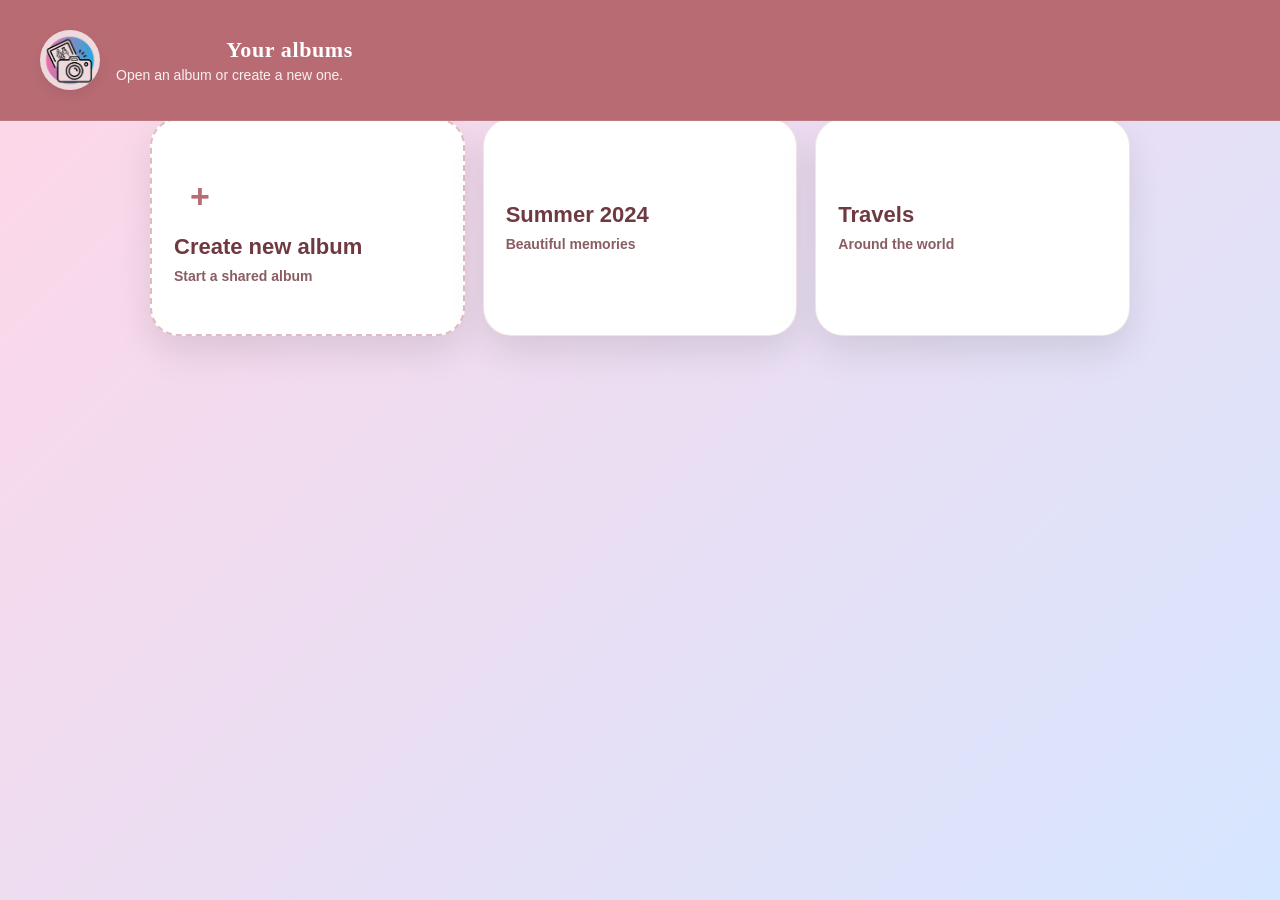
==== index.html @ bc75314f "html transition" ====
<!DOCTYPE html>
<html>
<head>
    <meta charset="utf-8">
    <meta name="viewport" content="width=device-width, initial-scale=1.0">
    <title>Albums - My ALEbum</title>
    <link rel="stylesheet" href="static/styles.css">
</head>
<body class="page-library">

    <header class="site-header site-header-library">
        <div class="header-inner header-library">
            <div class="header-branding">
                <div class="logo-box">
                    <img src="static/img/logo.png" class="site-logo" alt="My ALEbum Logo">
                </div>
                <div class="header-copy">
                    <h1 class="site-title site-title-library">Your albums</h1>
                    <p class="site-subtitle">Open an album or create a new one.</p>
                </div>
            </div>
        </div>
    </header>

    <main class="site-main albums-dashboard">
        <section class="albums-grid">
            <a class="album-tile create-tile" href="create-album.html">
                <span class="album-plus">+</span>
                <span class="album-tile-title">Create new album</span>
                <span class="album-tile-text">Start a shared album</span>
            </a>

            <a class="album-tile" href="album-1.html">
                <span class="album-tile-title">Summer 2024</span>
                <span class="album-tile-text">Beautiful memories</span>
            </a>

            <a class="album-tile" href="album-2.html">
                <span class="album-tile-title">Travels</span>
                <span class="album-tile-text">Around the world</span>
            </a>
        </section>
    </main>

</body>
</html>
---- static/styles.css ----
body {
    margin: 0;
    font-family: -apple-system, BlinkMacSystemFont, "Segoe UI", Roboto, "Helvetica Neue", Arial, sans-serif;

    /* jemný pastel background */
    background: linear-gradient(135deg, #ffd6e7, #d6e6ff);
    min-height: 100vh;
    display: block;
}

body.page-auth {
    height: 100vh;
    display: flex;
    justify-content: center;
    align-items: center;
}

body.page-library,
body.page-public {
    min-height: 100vh;
    display: block;
}

/* Headings use a Serif font for a classic look */
h1, h2, h3, h4, h5, h6 {
    font-family: Georgia, "Times New Roman", Times, serif;
}

/* BUBBLE CARD */
.auth-container {
    width: 360px;
    padding: 36px;
    background: rgba(255, 255, 255, 0.28);
    backdrop-filter: blur(12px);

    border-radius: 40px;

    box-shadow: 0 24px 60px rgba(0, 0, 0, 0.18);

    text-align: center;

    border: 1px solid rgba(255, 255, 255, 0.45);

    position: relative;
    overflow: hidden;
}

.auth-container::before {
    content: "";
    position: absolute;
    top: -30px;
    right: -30px;
    width: 180px;
    height: 180px;
    background: rgba(255, 255, 255, 0.08);
    border-radius: 50%;
    filter: blur(24px);
    pointer-events: none;
}

.auth-container::after {
    content: "";
    position: absolute;
    bottom: -40px;
    left: -40px;
    width: 120px;
    height: 120px;
    background: rgba(255, 255, 255, 0.06);
    border-radius: 50%;
    filter: blur(20px);
    pointer-events: none;
}

/* HEADER */
.auth-header h1 {
    margin: 0;
    font-size: 26px;
    color: #333;
}

/* FORM */
.auth-main {
    margin-top: 20px;
}

.auth-main form {
    display: flex;
    flex-direction: column;
}

/* LABEL TEXT (E-mail / Password) */
.auth-main form {
    text-align: left;
    font-size: 14px;
    color: #444;
}

/* INPUTS */
input {
    margin-top: 5px;
    margin-bottom: 15px;

    padding: 12px;

    border-radius: 15px;
    border: 1px solid rgba(0,0,0,0.1);

    outline: none;

    background: rgba(255,255,255,0.7);
}

/* INPUT FOCUS */
input:focus {
    border: 1px solid #ff7aa2;
    box-shadow: 0 0 10px rgba(255, 122, 162, 0.3);
}

/* BUTTON */
button {
    padding: 12px;
    border: none;

    border-radius: 15px;

    background: #ff7aa2;
    color: white;

    font-weight: bold;
    cursor: pointer;

    transition: 0.2s;

    box-shadow: 0 8px 20px rgba(255, 122, 162, 0.3);
}

button:hover {
    background: #ff4f86;
    transform: scale(1.03);
}

/* LINK */
a {
    color: #ff7aa2;
    text-decoration: none;
    font-weight: bold;
}

a:hover {
    color: #ff4f86;
}

/* SITE HEADER */
.site-header {
    position: absolute;
    top: 0;
    left: 0;
    right: 0;
    height: 72px;
    display: flex;
    justify-content: center;
    pointer-events: none;
    background: transparent;
    border-bottom: none;
    z-index: 1000;
}

.site-header.site-header-library {
    height: 120px;
    background: #b86b73;
    border-bottom: 1px solid rgba(255,255,255,0.08);
}
.logo-box {
    /* match circle diameter to fit inside header (<= header height) */
    width: 60px;
    height: 60px;
    display: flex;
    align-items: center;
    justify-content: center;
    background: #EEDADC; /* pale pink circle */
    border-radius: 50%;
    padding: 0;
    box-shadow: 0 6px 14px rgba(0,0,0,0.06);
    overflow: hidden;
    justify-self: start;
}
.site-logo {
    height: 56px;
    margin-left: -1px; 
    margin-top: 1px; 
    width: auto;
    border-radius: 6px;
    display: block;
}
.site-header .header-inner {
    width: 100%;
    max-width: 1200px;
    margin: 0 auto;
    padding: 0 6px; /* tighter padding so items sit closer to edges */
    display: grid;
    grid-template-columns: auto 1fr auto;
    align-items: center;
    gap: 12px;
    pointer-events: auto;
}

.site-header .header-inner.header-logo-only {
    grid-template-columns: auto;
    justify-content: start;
}

.site-header .header-inner.header-library {
    grid-template-columns: 1fr auto;
    align-items: center;
}

.header-branding {
    display: flex;
    align-items: center;
    gap: 16px;
}

.header-copy {
    display: flex;
    flex-direction: column;
    gap: 4px;
}

.site-title-library {
    transform: none;
    text-align: left;
    font-size: 32px;
}

.site-subtitle {
    margin: 0;
    color: rgba(255,255,255,0.9);
    font-size: 14px;
}
.site-title {
    margin: 0;
    font-size: 22px;
    color: #fff;
    justify-self: center;
    text-align: center;
    letter-spacing: 0.6px;
    transform: translateX(60px); /* nudge slightly to the right to appear visually centered */
}
.site-nav {
    justify-self: end;
    display: flex;
    align-items: center;
    margin-right: 0; /* ensure nav sits at the right padding edge */
}
.site-nav .welcome {
    color: rgba(255,255,255,0.95);
    margin-right: 12px;
    font-weight: 600;
}
.nav-btn {
    display: inline-block;
    padding: 8px 14px;
    border-radius: 20px;
    background: rgba(255,255,255,0.12);
    color: #fff;
    border: 1px solid rgba(255,255,255,0.18);
    text-decoration: none;
    font-weight: 700;
    margin-left: 8px;
}
.nav-btn:hover {
    background: #CA9096;
    color: #fff;
}
.nav-btn.secondary {
    background: #fff;
    color: #b86b73;
    border: 1px solid rgba(0,0,0,0.06);
}
.nav-btn, .nav-btn.secondary {
    transition: background 160ms ease, color 160ms ease, transform 160ms ease;
}
.nav-btn.secondary:hover {
    background: #CA9096;
    color: #fff;
    border-color: #CA9096;
}

/* HERO */
.site-main {
    width: 100%;
    display: flex;
    flex-direction: column;
    align-items: center;
    padding-top: 100px;
}
.hero .hero-card {
    max-width: 760px;
    background: rgba(255,255,255,0.18);
    border-radius: 20px;
    padding: 28px;
    text-align: center;
    box-shadow: 0 16px 40px rgba(0,0,0,0.12);
    border: 1px solid rgba(255,255,255,0.35);
}

.hero-image {
    /* Full-width hero background pinned under header and above footer */
    position: fixed;
    left: 0;
    top: 72px; /* place right under header */
    width: 100vw; /* span full viewport width */
    height: calc(100vh - 72px - 48px);
    display: block;
    margin: 0;
    border-radius: 0;
    box-shadow: none;
    border: none;
    object-fit: cover;
    z-index: 40; /* behind the About card */
}

/* Make main content avoid the fixed image */
.site-main {
    width: 100%;
    display: flex;
    flex-direction: column;
    align-items: center;
    padding-top: 100px;
    margin-left: 0; /* no left margin when hero spans full width */
}

/* Responsive fallback: on small screens show image normally and remove left margin */
@media (max-width: 900px) {
    .hero-image {
        position: static;
        width: calc(100% - 40px);
        max-width: none;
        min-width: 0;
        margin: 6px auto 22px;
        border-radius: 18px;
        box-shadow: 0 18px 50px rgba(0,0,0,0.14);
        border: 1px solid rgba(255,255,255,0.28);
    }

    .site-main {
        margin-left: 0;
        padding-top: 120px;
    }
}
.about {
    margin-top: 28px;
    max-width: 760px;
    text-align: center;
    color: #444;
}
.home-card {
    max-width: 720px;
    background: #da2537;
    border-radius: 20px;
    padding: 28px;
    text-align: center;
    box-shadow: 0 16px 40px rgba(0,0,0,0.12);
    border: 1px solid rgba(255,255,255,0.35);
}
.cta {
    display: inline-block;
    margin: 8px 12px;
    padding: 10px 18px;
    background: #ff7aa2;
    color: #fff;
    border-radius: 12px;
    text-decoration: none;
    font-weight: 700;
}
.cta {
    transition: background 160ms ease, color 160ms ease, transform 160ms ease;
}
.cta.secondary {
    background: #fff;
    color: #ff7aa2;
    border: 1px solid rgba(255,122,162,0.12);
}
.cta:hover {
    background: #CA9096;
    color: #fff;
}
.cta.secondary:hover {
    background: #CA9096;
    color: #fff;
    border-color: #CA9096;
}

/* ALBUM + UPLOAD PAGES */
.album-page,
.upload-page {
    min-height: 100vh;
    padding: 120px 24px 64px;
    box-sizing: border-box;
}

.album-hero,
.upload-card {
    width: min(980px, 100%);
    background: rgba(255, 255, 255, 0.26);
    backdrop-filter: blur(12px);
    border: 1px solid rgba(255, 255, 255, 0.32);
    border-radius: 28px;
    box-shadow: 0 18px 50px rgba(0, 0, 0, 0.12);
}

.album-hero {
    display: flex;
    align-items: center;
    justify-content: space-between;
    gap: 20px;
    padding: 24px 28px;
    margin-bottom: 22px;
}

.album-hero h2,
.upload-card h2 {
    margin: 0 0 8px;
    color: #fff;
}

.album-hero p,
.upload-card p {
    margin: 0;
    color: rgba(255,255,255,0.92);
}

.album-grid {
    width: min(980px, 100%);
    display: grid;
    grid-template-columns: repeat(auto-fit, minmax(220px, 1fr));
    gap: 18px;
}

.photo-card {
    padding: 14px;
    border-radius: 24px;
    background: rgba(255,255,255,0.22);
    border: 1px solid rgba(255,255,255,0.25);
    box-shadow: 0 12px 28px rgba(0,0,0,0.10);
}

.photo-card img {
    width: 100%;
    aspect-ratio: 1 / 1;
    object-fit: cover;
    border-radius: 18px;
    display: block;
}

.photo-card p,
.photo-card small {
    color: #fff;
}

.upload-card {
    padding: 32px;
}

.upload-form {
    display: flex;
    flex-direction: column;
    gap: 14px;
    margin-top: 22px;
}

.file-picker {
    position: relative;
    display: inline-flex;
    align-items: center;
    justify-content: center;
    min-height: 54px;
    border-radius: 16px;
    background: rgba(255,255,255,0.78);
    color: #b86b73;
    font-weight: 700;
    cursor: pointer;
    overflow: hidden;
}

.file-picker span {
    pointer-events: none;
}

.file-picker input {
    width: 100%;
    margin: 0;
    opacity: 0;
    position: absolute;
    inset: 0;
    cursor: pointer;
}

.upload-form input[type="text"] {
    margin: 0;
}

.upload-form button {
    align-self: flex-start;
}

@media (max-width: 700px) {
    .album-hero {
        flex-direction: column;
        align-items: flex-start;
    }

    .upload-card {
        padding: 22px;
    }
}

/* ABOUT CARD (right-side bubble) */
.about {
    position: relative;
}
.about-card {
    /* center in the viewport */
    position: fixed;
    left: 50%;
    top: 50%;
    transform: translate(-50%, -50%);
    width: 520px;
    max-width: 90vw;
    min-height: 200px; /* increased height */
    max-height: calc(100vh - 160px);
    overflow: auto;
    background: rgba(255,255,255,0.88); /* slightly more see-through */
    border-radius: 16px;
    padding: 36px 40px; /* more vertical padding */
    box-shadow: 0 24px 50px rgba(0,0,0,0.18);
    border: 1px solid rgba(255,255,255,0.6);
    backdrop-filter: blur(6px); /* subtle glass blur */
    z-index: 200; /* keep above hero image and footer */
}
.about-title {
    margin: 0 0 10px 0;
    font-size: 44px; /* larger title */
    color: #8b3b41;
}
.about-text {
    color: #444;
    line-height: 1.6;
    font-size: 18px; /* larger body text */
    margin-bottom: 22px;
}
.about-actions {
    margin-top: 8px;
}
.about-card .cta {
    box-shadow: 0 10px 26px rgba(0,0,0,0.12);
}

/* About-card specific button styles to match page colors */
.about-card .cta {
    background: #b86b73; /* page maroon */
    color: #fff;
    padding: 12px 22px;
    border-radius: 14px;
    border: 1px solid rgba(0,0,0,0.05);
    box-shadow: 0 12px 30px rgba(184,107,115,0.12);
}
.about-card .cta.secondary {
    background: #fff;
    color: #b86b73;
    border: 1px solid rgba(184,107,115,0.14);
    box-shadow: 0 8px 20px rgba(0,0,0,0.06);
}
.about-card .cta, .about-card .cta.secondary {
    transition: background 180ms ease, transform 180ms ease, color 180ms ease;
}
.about-card .cta:hover, .about-card .cta.secondary:hover {
    background: #CA9096;
    color: #fff;
    transform: translateY(-3px);
    border-color: #CA9096;
}

@media (max-width: 900px) {
    .about-card {
        position: static;
        width: calc(100% - 40px);
        margin: 12px auto 0;
        transform: none;
        right: auto;
        top: auto;
    }
}

/* DASHBOARD */
.albums-dashboard {
    width: 100%;
    min-height: 100vh;
    box-sizing: border-box;
    padding: 118px 24px 64px;
    align-items: center;
}

.dashboard-header,
.albums-grid {
    width: min(980px, 100%);
}

.dashboard-header {
    display: flex;
    align-items: center;
    justify-content: space-between;
    gap: 18px;
    margin-bottom: 22px;
    padding: 0 4px;
}

.dashboard-header h2 {
    margin: 0 0 8px;
    color: #fff;
    font-size: 34px;
}

.dashboard-header p {
    margin: 0;
    color: rgba(255,255,255,0.92);
}

.albums-grid {
    display: grid;
    grid-template-columns: repeat(auto-fit, minmax(200px, 1fr));
    gap: 18px;
}

.album-tile {
    min-height: 170px;
    padding: 22px;
    border-radius: 28px;
    background: #fff;
    border: 1px solid rgba(184,107,115,0.18);
    box-shadow: 0 16px 36px rgba(0,0,0,0.10);
    backdrop-filter: blur(10px);
    color: #6f3940;
    text-decoration: none;
    display: flex;
    flex-direction: column;
    justify-content: center;
    gap: 8px;
    transition: transform 160ms ease, background 160ms ease;
}

.album-tile:hover {
    transform: translateY(-3px);
    background: #fff;
}

.create-tile {
    align-items: flex-start;
    border: 2px dashed rgba(184,107,115,0.45);
}

.album-plus {
    width: 52px;
    height: 52px;
    border-radius: 50%;
    display: inline-flex;
    align-items: center;
    justify-content: center;
    font-size: 34px;
    line-height: 1;
    background: #fff;
    color: #b86b73;
    margin-bottom: 4px;
}

.album-tile-title {
    font-size: 22px;
    font-weight: 800;
}

.album-tile-text {
    font-size: 14px;
    color: rgba(111,57,64,0.82);
}

@media (max-width: 700px) {
    .dashboard-header {
        flex-direction: column;
        align-items: flex-start;
    }
}
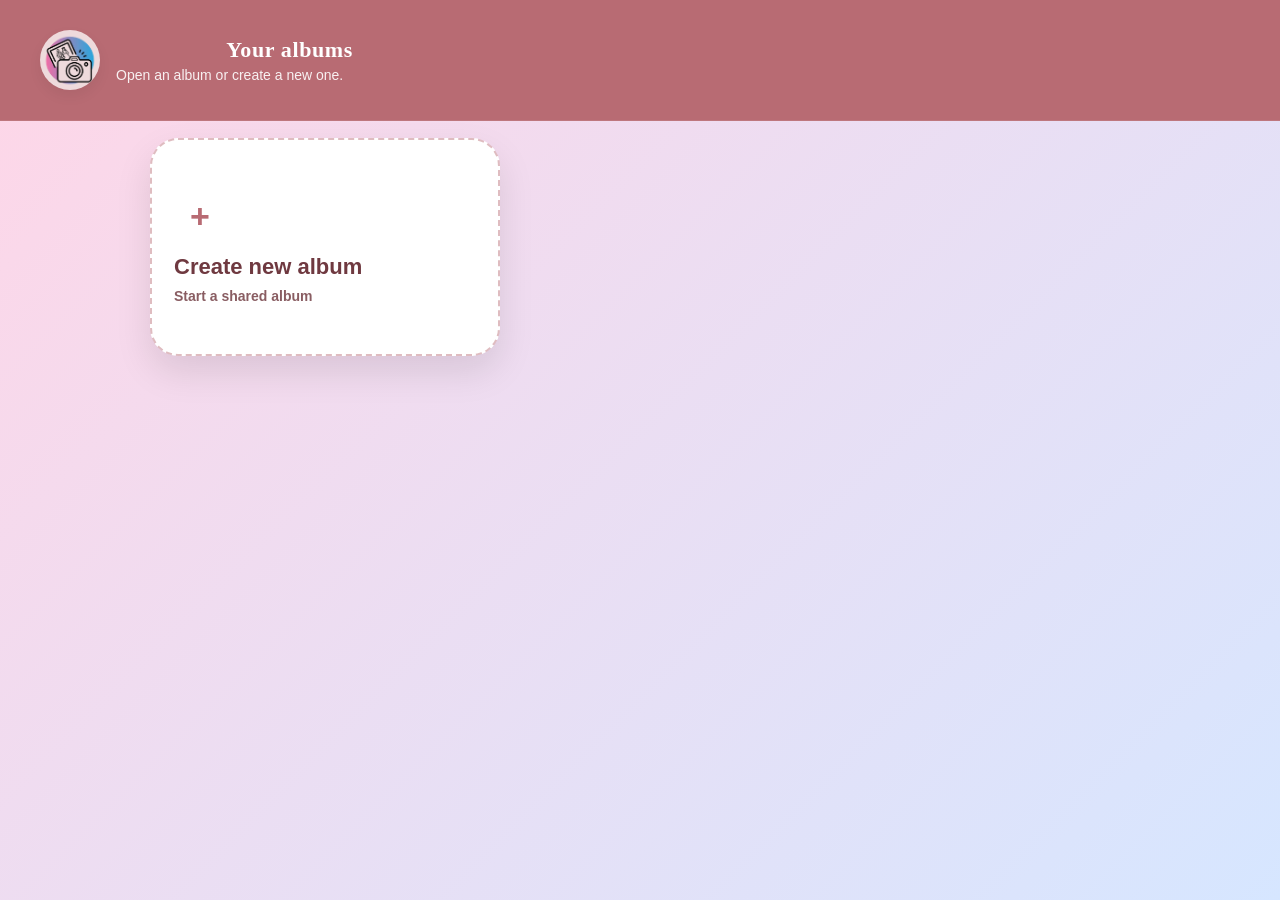
==== commit f361f821: "working" ====
--- a/index.html
+++ b/index.html
@@ -29,16 +29,6 @@
                 <span class="album-tile-title">Create new album</span>
                 <span class="album-tile-text">Start a shared album</span>
             </a>
-
-            <a class="album-tile" href="album-1.html">
-                <span class="album-tile-title">Summer 2024</span>
-                <span class="album-tile-text">Beautiful memories</span>
-            </a>
-
-            <a class="album-tile" href="album-2.html">
-                <span class="album-tile-title">Travels</span>
-                <span class="album-tile-text">Around the world</span>
-            </a>
         </section>
     </main>
 
--- a/static/styles.css
+++ b/static/styles.css
@@ -628,8 +628,9 @@
 
 .albums-grid {
     display: grid;
-    grid-template-columns: repeat(auto-fit, minmax(200px, 1fr));
+    grid-template-columns: repeat(auto-fit, minmax(300px, 350px));
     gap: 18px;
+    justify-content: start;
 }
 
 .album-tile {
@@ -649,6 +650,10 @@
     transition: transform 160ms ease, background 160ms ease;
 }
 
+.album-tile:nth-child(-n+2) {
+    margin-top: 20px;
+}
+
 .album-tile:hover {
     transform: translateY(-3px);
     background: #fff;
@@ -688,4 +693,87 @@
         flex-direction: column;
         align-items: flex-start;
     }
+}
+
+@media (max-width: 500px) {
+    .site-main.albums-dashboard {
+        padding-top: 140px;
+    }
+
+    .albums-grid {
+        display: flex;
+        flex-direction: column;
+        align-items: center;
+        gap: 18px;
+        width: 100%;
+        padding: 0 16px;
+    }
+
+    .album-tile {
+        width: 100%;
+        max-width: 280px;
+    }
+
+    .album-tile:nth-child(-n+2) {
+        margin-top: 20px;
+    }
+
+    .site-header.site-header-library {
+        height: auto;
+        padding: 12px 0;
+    }
+
+    .header-inner.header-library {
+        grid-template-columns: auto 1fr;
+        gap: 12px;
+        padding: 12px;
+        align-items: flex-start;
+    }
+
+    .header-branding {
+        gap: 12px;
+        align-items: flex-start;
+    }
+
+    .logo-box {
+        width: 60px;
+        height: 60px;
+        border-radius: 50%;
+        flex-shrink: 0;
+    }
+
+    .site-logo {
+        height: 56px;
+    }
+
+    .header-copy {
+        display: flex;
+        flex-direction: column;
+        gap: 0;
+        padding-top: 6px;
+        width: 100%;
+    }
+
+    .site-title-library {
+        font-size: 24px;
+        text-align: center;
+        margin: 0;
+        padding: 0;
+        line-height: 1.2;
+        display: block;
+        letter-spacing: 0 !important;
+        word-spacing: normal;
+        transform: none !important;
+    }
+
+    .site-subtitle {
+        font-size: 16px;
+        text-align: center;
+        margin: 0;
+        padding: 0;
+        line-height: 1.2;
+        display: block;
+        letter-spacing: 0;
+        word-spacing: normal;
+    }
 }
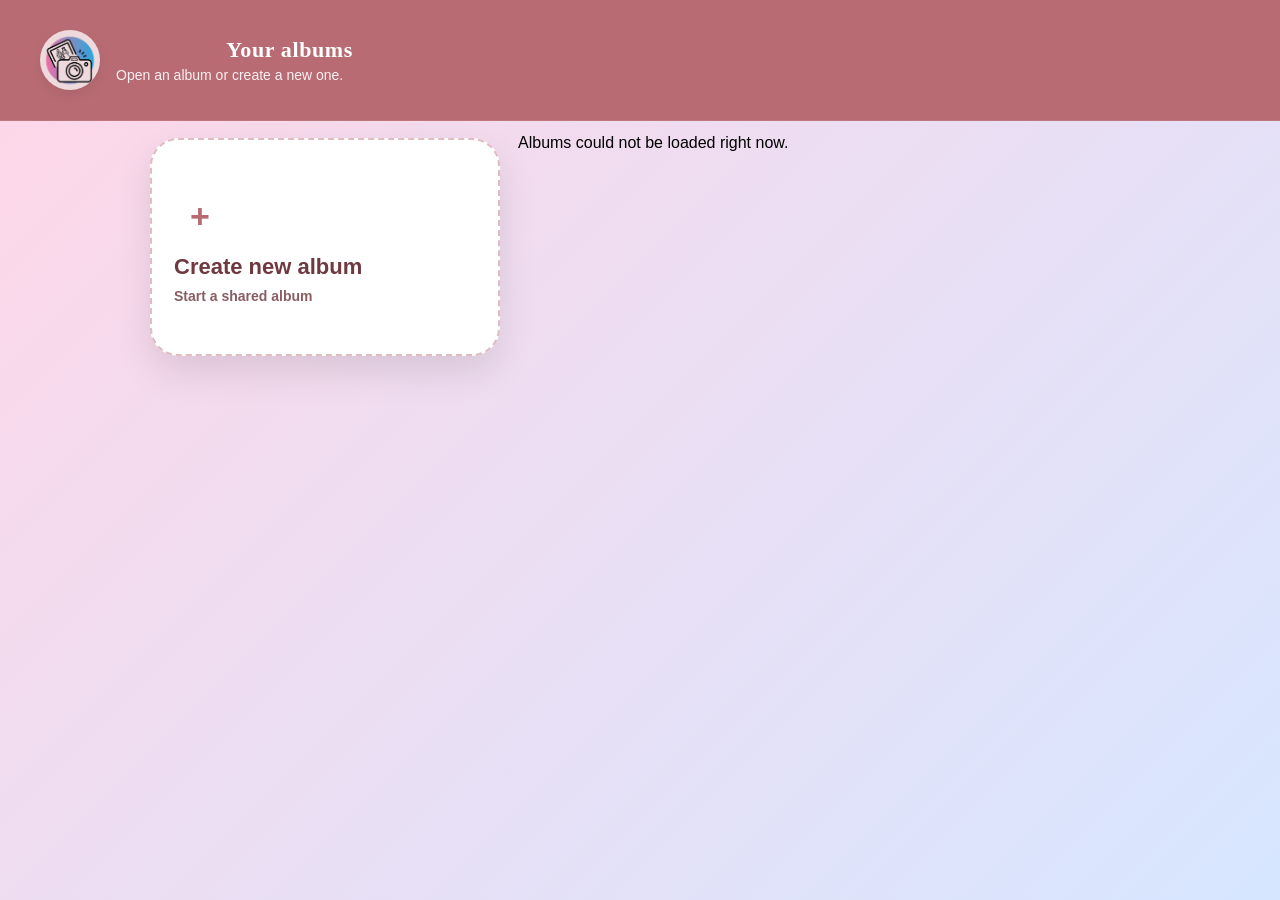
==== commit fff2e42b: "commit" ====
--- a/index.html
+++ b/index.html
@@ -23,7 +23,7 @@
     </header>
 
     <main class="site-main albums-dashboard">
-        <section class="albums-grid">
+        <section class="albums-grid" data-albums-grid>
             <a class="album-tile create-tile" href="create-album.html">
                 <span class="album-plus">+</span>
                 <span class="album-tile-title">Create new album</span>
@@ -32,5 +32,7 @@
         </section>
     </main>
 
+    <script src="static/app.js" defer></script>
+
 </body>
 </html>
--- a/static/styles.css
+++ b/static/styles.css
@@ -467,6 +467,41 @@
     flex-direction: column;
     gap: 14px;
     margin-top: 22px;
+}
+
+.cover-picker {
+    position: relative;
+    display: inline-flex;
+    align-items: center;
+    justify-content: center;
+    min-height: 54px;
+    border-radius: 16px;
+    background: rgba(255,255,255,0.78);
+    color: #b86b73;
+    font-weight: 700;
+    cursor: pointer;
+    overflow: hidden;
+    text-align: center;
+    padding: 0 16px;
+}
+
+.cover-picker span {
+    pointer-events: none;
+}
+
+.cover-picker input {
+    width: 100%;
+    margin: 0;
+    opacity: 0;
+    position: absolute;
+    inset: 0;
+    cursor: pointer;
+}
+
+.cover-hint {
+    margin-top: 10px;
+    font-size: 14px;
+    color: rgba(111,57,64,0.8);
 }
 
 .file-picker {
@@ -650,6 +685,32 @@
     transition: transform 160ms ease, background 160ms ease;
 }
 
+.album-cover {
+    width: 100%;
+    aspect-ratio: 16 / 9;
+    border-radius: 20px;
+    overflow: hidden;
+    background: linear-gradient(135deg, #f4d9de, #e8eefc);
+    border: 1px solid rgba(184,107,115,0.12);
+    margin-bottom: 4px;
+    display: flex;
+    align-items: center;
+    justify-content: center;
+}
+
+.album-cover img {
+    width: 100%;
+    height: 100%;
+    object-fit: cover;
+    display: block;
+}
+
+.album-cover-placeholder {
+    font-size: 14px;
+    font-weight: 700;
+    color: rgba(111,57,64,0.68);
+}
+
 .album-tile:nth-child(-n+2) {
     margin-top: 20px;
 }
